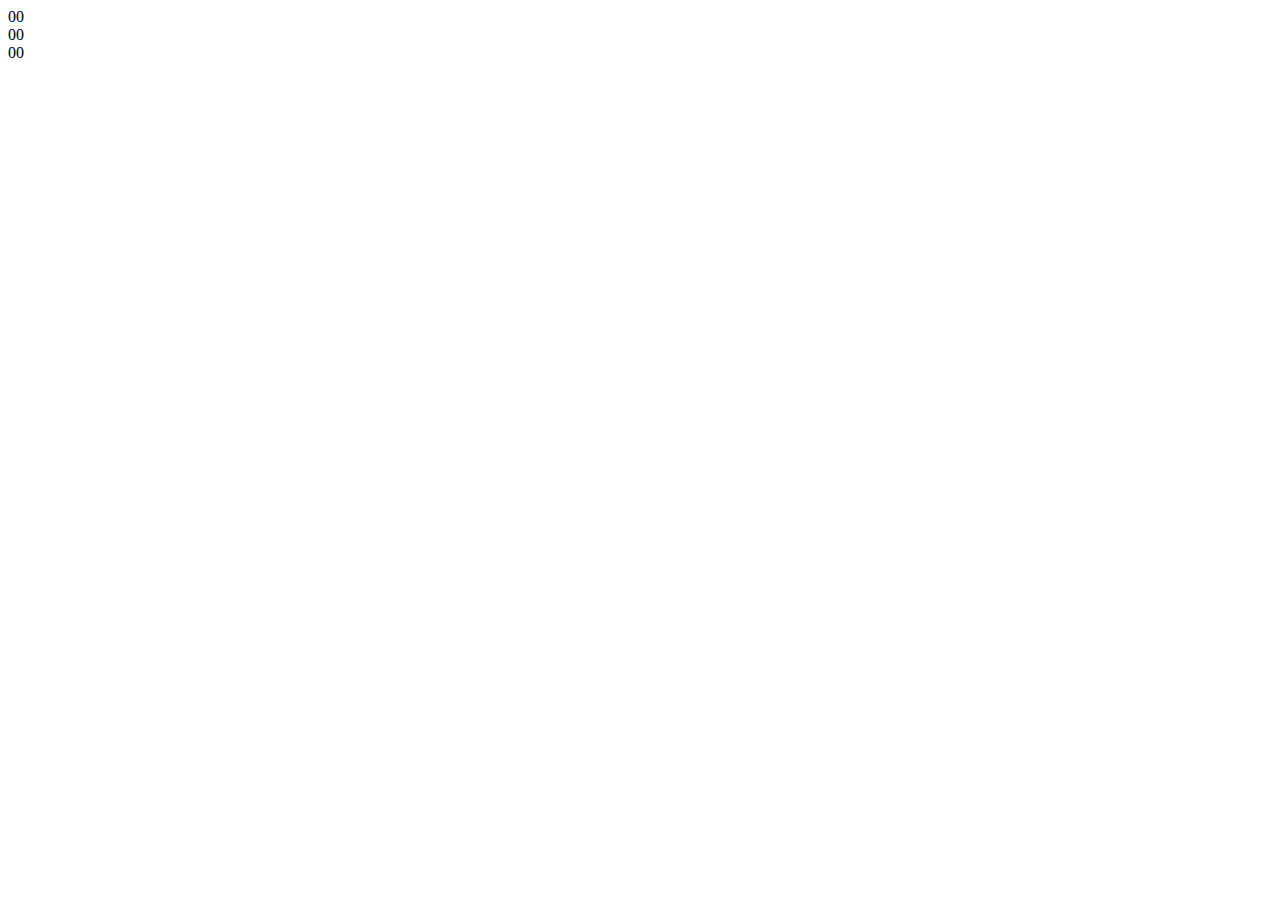
==== Clock/index.html @ 5b1141ff "Clock begin" ====
<!DOCTYPE html>
<html lang="en">

<head>
    <meta charset="UTF-8">
    <!-- <meta http-equiv="X-UA-Compatible" content="IE=edge"> -->
    <!-- <meta name="viewport" content="width=device-width, initial-scale=1.0"> -->
    <link rel="stylesheet" href="style.css">
    <title>Clock 🕰️</title>
</head>

<body>
    <div id="time">
        <div class="circle">
            <div id="hours">00</div>
        </div>
        <div class="circle">
            <div id="minutes">00</div>
        </div>
        <div class="circle">
            <div id="seconds">00</div>
        </div>

    </div>

</body>

</html>
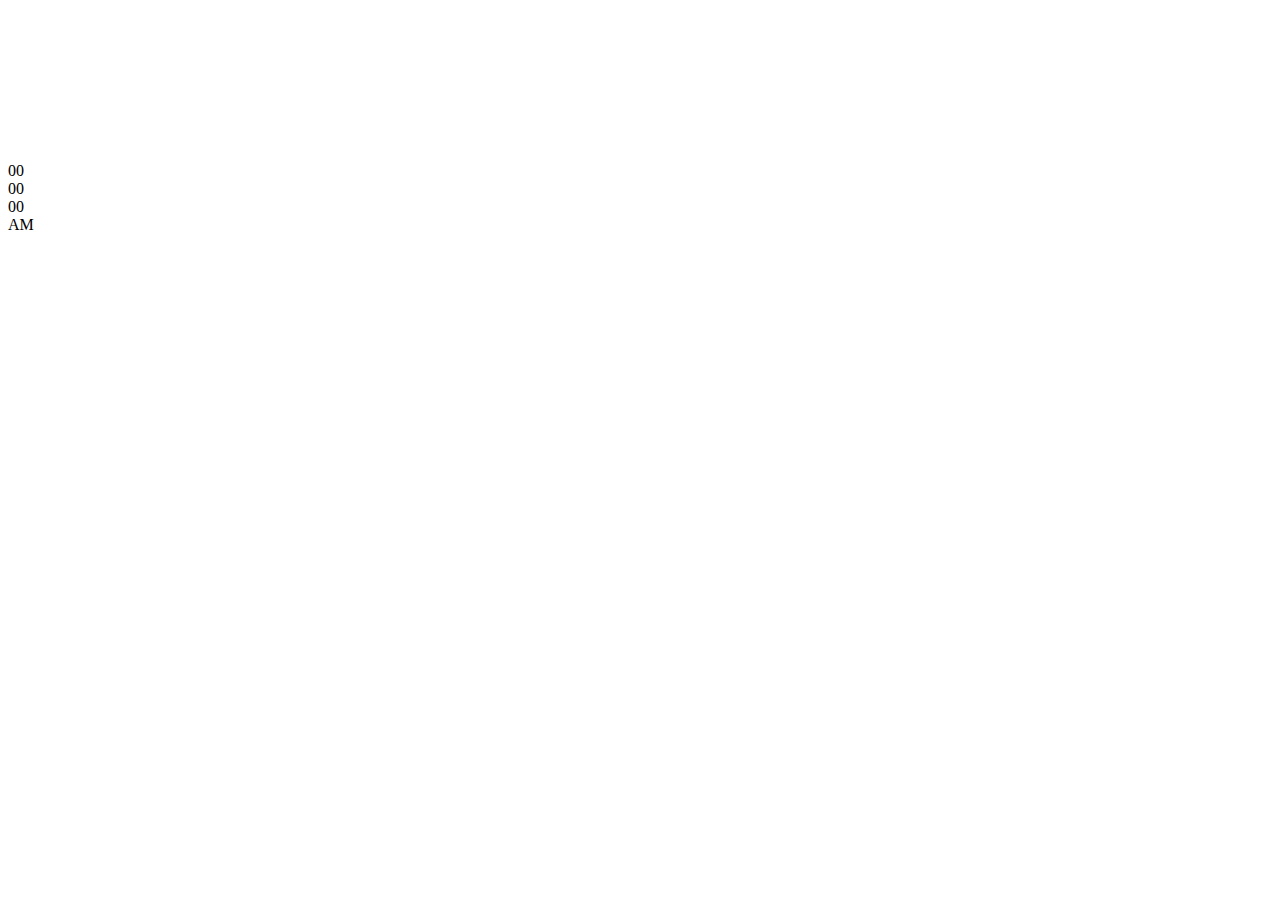
==== commit 29e58b98: "Upto js" ====
--- a/Clock/index.html
+++ b/Clock/index.html
@@ -12,6 +12,9 @@
 <body>
     <div id="time">
         <div class="circle">
+            <svg>
+                <circle></circle>
+            </svg>
             <div id="hours">00</div>
         </div>
         <div class="circle">
@@ -20,8 +23,11 @@
         <div class="circle">
             <div id="seconds">00</div>
         </div>
-
+        <div class="ap">
+            <div id="ampm">AM</div>
+        </div>
     </div>
+    <script src="/Clock/app.js"></script>
 
 </body>
 
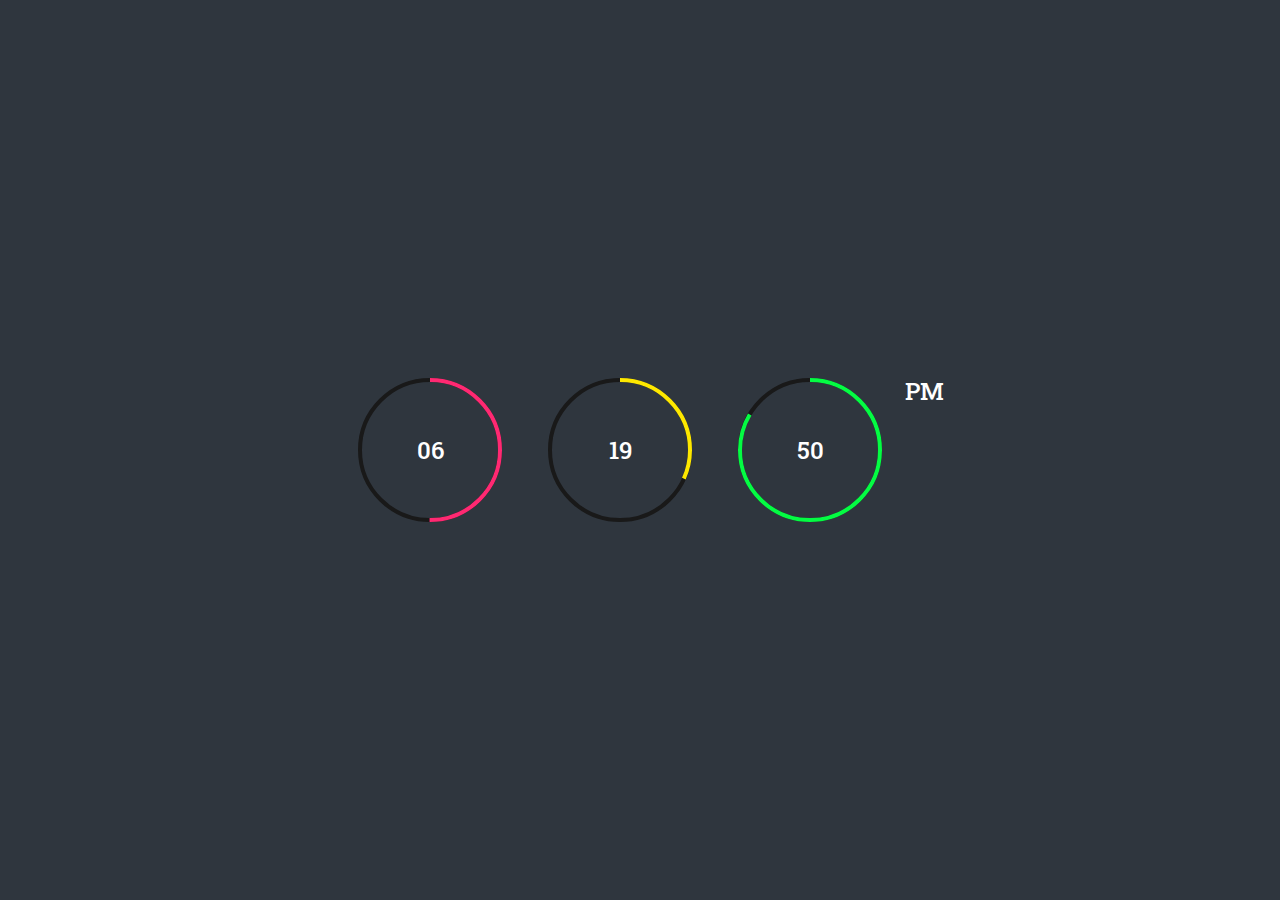
==== commit bef391d0: "Almost js fucntions will be completed" ====
--- a/Clock/index.html
+++ b/Clock/index.html
@@ -11,16 +11,25 @@
 
 <body>
     <div id="time">
-        <div class="circle">
+        <div class="circle" style="--clr:#ff2972;">
             <svg>
-                <circle></circle>
+                <circle cx="70" cy="70" r="70"></circle>
+                <circle cx="70" cy="70" r="70" id="hh"></circle>
             </svg>
             <div id="hours">00</div>
         </div>
-        <div class="circle">
+        <div class="circle" style="--clr:#fee800;">
+            <svg>
+                <circle cx="70" cy="70" r="70"></circle>
+                <circle cx="70" cy="70" r="70" id="mm"></circle>
+            </svg>
             <div id="minutes">00</div>
         </div>
-        <div class="circle">
+        <div class="circle" style="--clr:#04fc43;">
+            <svg>
+                <circle cx="70" cy="70" r="70"></circle>
+                <circle cx="70" cy="70" r="70" id="ss"></circle>
+            </svg>
             <div id="seconds">00</div>
         </div>
         <div class="ap">
--- a/Clock/style.css
+++ b/Clock/style.css
@@ -0,0 +1,72 @@
+@import url('https://fonts.googleapis.com/css2?family=Roboto+Slab&display=swap');
+
+* {
+    margin: 0;
+    padding: 0;
+    box-sizing: border-box;
+    font-family: 'Roboto Slab', serif;
+
+}
+
+body {
+    display: flex;
+    justify-content: center;
+    align-items: center;
+    min-height: 100vh;
+    background-color: #2f363e;
+}
+
+#time {
+    display: flex;
+    gap: 40px;
+    color: #fff;
+
+}
+
+#time .circle {
+    position: relative;
+    width: 150px;
+    height: 150px;
+    display: flex;
+    justify-content: center;
+    align-items: center;
+}
+
+#time .circle svg {
+    position: absolute;
+    width: 150px;
+    height: 150px;
+    transform: rotate(270deg);
+
+}
+
+#time .circle svg circle {
+    width: 100%;
+    height: 100%;
+    fill: transparent;
+    stroke: #191919;
+    stroke-width: 4;
+    transform: translate(5px, 5px);
+}
+
+#time .circle svg circle:nth-child(2) {
+    stroke: var(--clr);
+    stroke-dasharray: 440;
+}
+
+#time div {}
+
+#time div {
+    position: absolute;
+    text-align: center;
+    font-weight: 500;
+    font-size: 1.5rem;
+}
+
+#time .ap {
+    position: relative;
+    font-size: 1rem;
+    transform: translateX(-20px);
+
+
+}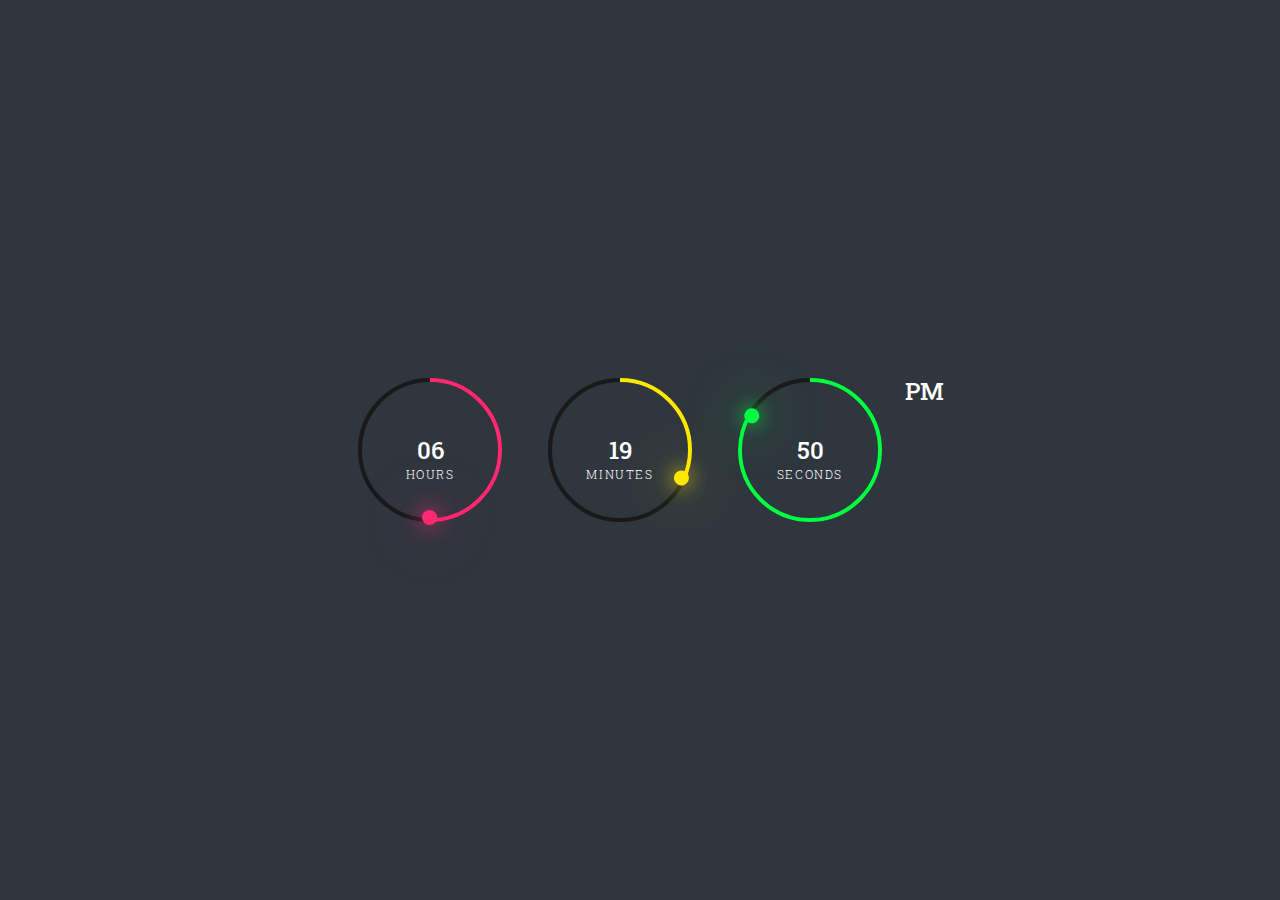
==== commit 56689feb: "All About DONE🕰️🎊" ====
--- a/Clock/index.html
+++ b/Clock/index.html
@@ -12,6 +12,7 @@
 <body>
     <div id="time">
         <div class="circle" style="--clr:#ff2972;">
+            <div class="dots hr_dot"></div>
             <svg>
                 <circle cx="70" cy="70" r="70"></circle>
                 <circle cx="70" cy="70" r="70" id="hh"></circle>
@@ -19,6 +20,8 @@
             <div id="hours">00</div>
         </div>
         <div class="circle" style="--clr:#fee800;">
+            <div class="dots min_dot"></div>
+
             <svg>
                 <circle cx="70" cy="70" r="70"></circle>
                 <circle cx="70" cy="70" r="70" id="mm"></circle>
@@ -26,6 +29,8 @@
             <div id="minutes">00</div>
         </div>
         <div class="circle" style="--clr:#04fc43;">
+            <div class="dots sec_dot"></div>
+
             <svg>
                 <circle cx="70" cy="70" r="70"></circle>
                 <circle cx="70" cy="70" r="70" id="ss"></circle>
--- a/Clock/style.css
+++ b/Clock/style.css
@@ -54,7 +54,14 @@
     stroke-dasharray: 440;
 }
 
-#time div {}
+#time div span {
+    position: absolute;
+    transform: translateX(-50%);
+    font-size: 0.75rem;
+    font-weight: 300;
+    letter-spacing: 0.1rem;
+    text-transform: uppercase;
+}
 
 #time div {
     position: absolute;
@@ -69,4 +76,24 @@
     transform: translateX(-20px);
 
 
+}
+
+.dots {
+    position: absolute;
+    width: 100%;
+    height: 100%;
+    z-index: 10;
+    display: flex;
+    justify-content: center;
+}
+
+.dots::before {
+    content: '';
+    position: absolute;
+    top: -3;
+    width: 15px;
+    height: 15px;
+    background: var(--clr);
+    border-radius: 50%;
+    box-shadow: 0 0 20px var(--clr), 0 0 60px var(--clr)
 }